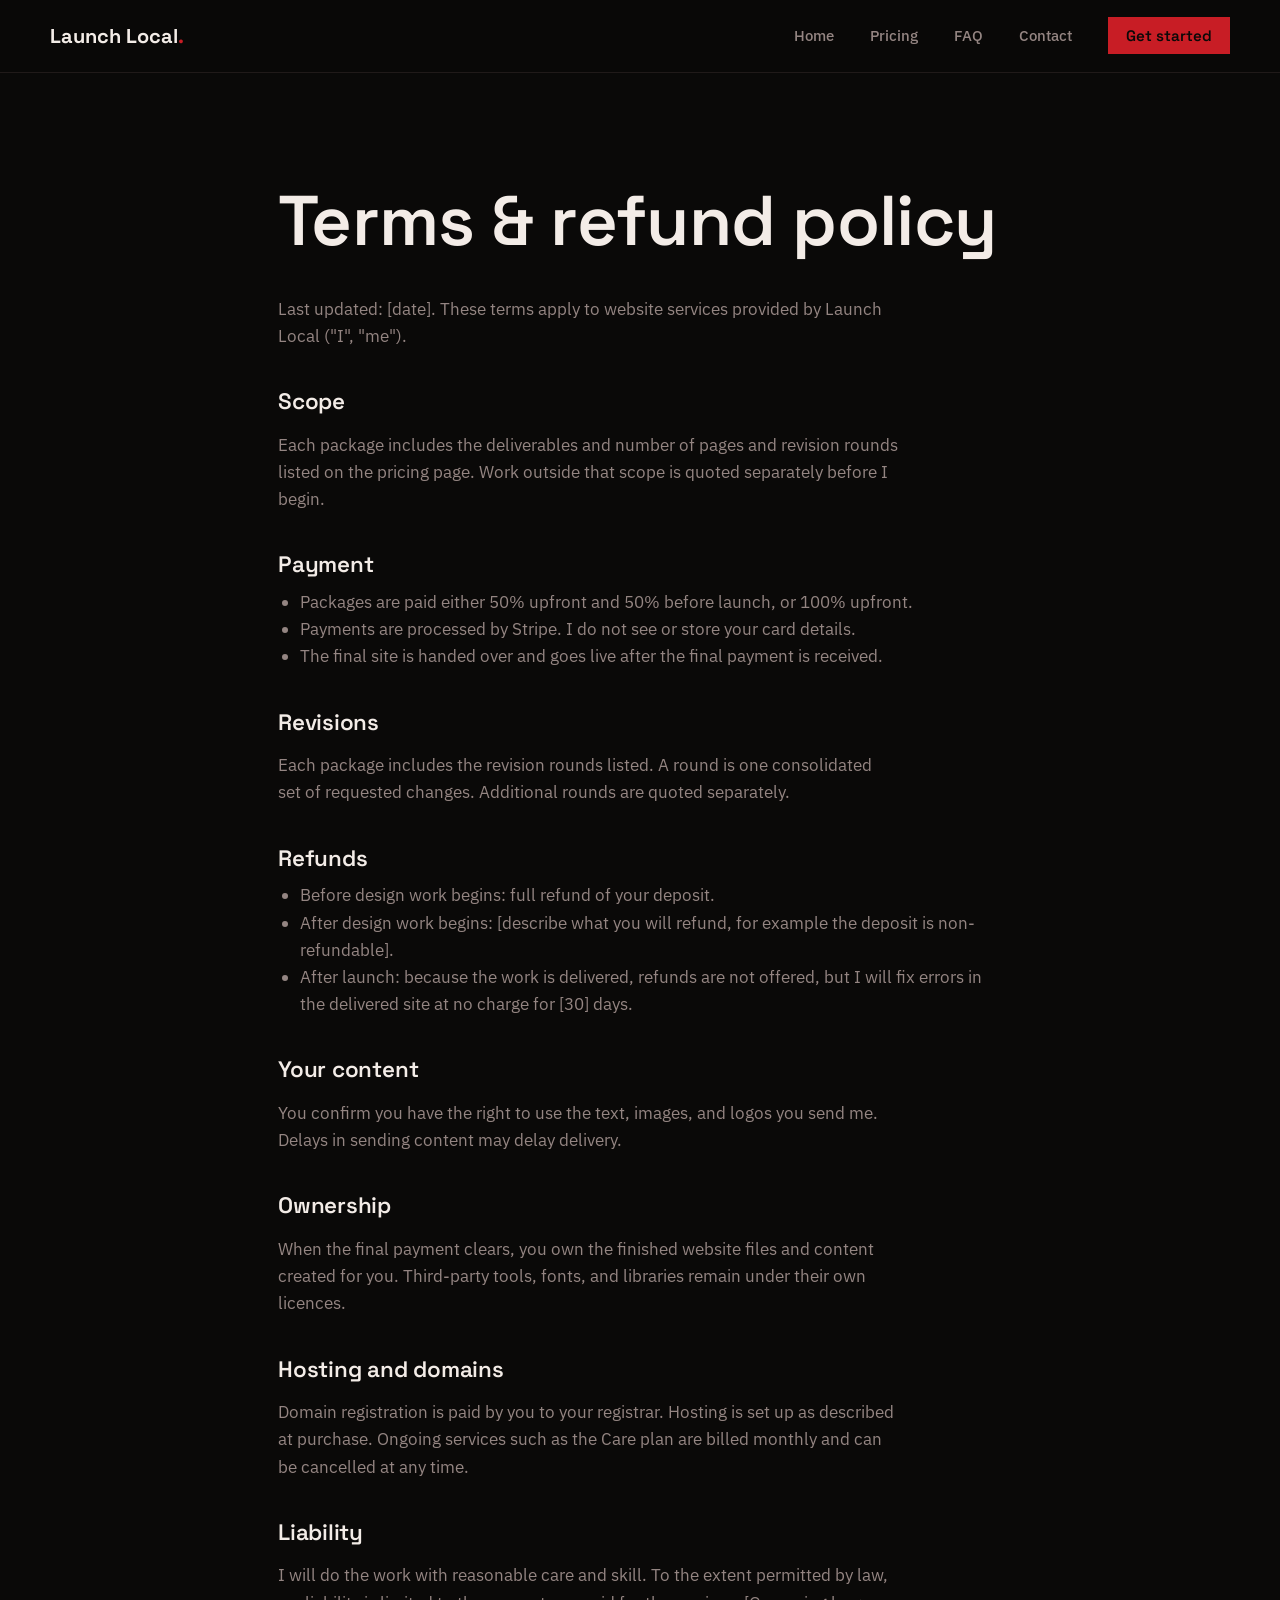
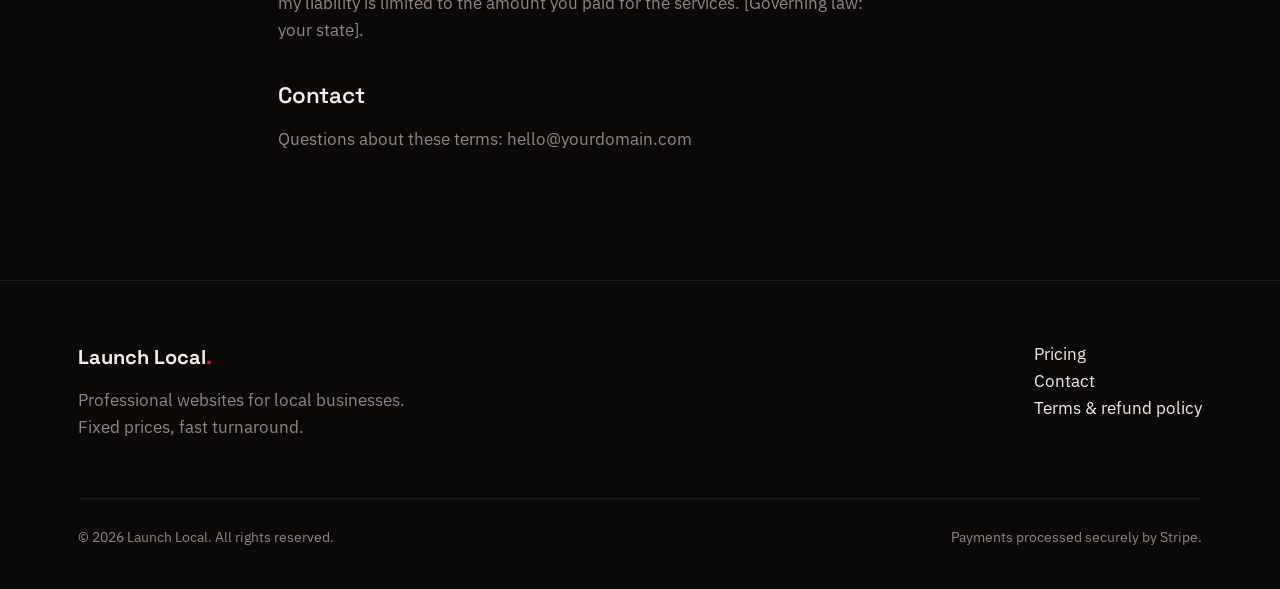
==== terms.html @ e810cbb4 "Initial commit" ====
<!DOCTYPE html>
<html lang="en">
<head>
<meta charset="utf-8">
<meta name="viewport" content="width=device-width, initial-scale=1">
<title>Terms &amp; refund policy | Launch Local</title>
<meta name="description" content="Terms, payment, and refund policy.">
<link rel="preconnect" href="https://fonts.googleapis.com">
<link rel="preconnect" href="https://fonts.gstatic.com" crossorigin>
<link href="https://fonts.googleapis.com/css2?family=Space+Grotesk:wght@500;600;700&family=IBM+Plex+Sans:wght@400;500;600&display=swap" rel="stylesheet">
<link rel="stylesheet" href="/assets/style.css">
</head>
<body>
<header class="site-header">
  <div class="container site-header__inner">
    <a class="site-logo" href="/">Launch Local<span>.</span></a>
    <nav class="primary-nav" aria-label="Primary">
      <ul>
        <li><a href="/">Home</a></li>
        <li><a href="/pricing">Pricing</a></li>
        <li><a href="/#faq">FAQ</a></li>
        <li><a href="/contact">Contact</a></li>
        <li><a class="nav-cta" href="/pricing">Get started</a></li>
      </ul>
    </nav>
    <button class="nav-toggle" aria-expanded="false" aria-label="Toggle menu">Menu</button>
  </div>
</header>
<section class="section"><div class="container legal" style="max-width:780px;">
<!-- TEMPLATE ONLY: this is a plain-language starting point, not legal advice.
     Have a lawyer review it, and fill in the [bracketed] items, before you take real payments. -->
<h1>Terms &amp; refund policy</h1>
<p>Last updated: [date]. These terms apply to website services provided by Launch Local ("I", "me").</p>

<h2>Scope</h2>
<p>Each package includes the deliverables and number of pages and revision rounds listed on the pricing page. Work outside that scope is quoted separately before I begin.</p>

<h2>Payment</h2>
<ul>
<li>Packages are paid either 50% upfront and 50% before launch, or 100% upfront.</li>
<li>Payments are processed by Stripe. I do not see or store your card details.</li>
<li>The final site is handed over and goes live after the final payment is received.</li>
</ul>

<h2>Revisions</h2>
<p>Each package includes the revision rounds listed. A round is one consolidated set of requested changes. Additional rounds are quoted separately.</p>

<h2>Refunds</h2>
<ul>
<li>Before design work begins: full refund of your deposit.</li>
<li>After design work begins: [describe what you will refund, for example the deposit is non-refundable].</li>
<li>After launch: because the work is delivered, refunds are not offered, but I will fix errors in the delivered site at no charge for [30] days.</li>
</ul>

<h2>Your content</h2>
<p>You confirm you have the right to use the text, images, and logos you send me. Delays in sending content may delay delivery.</p>

<h2>Ownership</h2>
<p>When the final payment clears, you own the finished website files and content created for you. Third-party tools, fonts, and libraries remain under their own licences.</p>

<h2>Hosting and domains</h2>
<p>Domain registration is paid by you to your registrar. Hosting is set up as described at purchase. Ongoing services such as the Care plan are billed monthly and can be cancelled at any time.</p>

<h2>Liability</h2>
<p>I will do the work with reasonable care and skill. To the extent permitted by law, my liability is limited to the amount you paid for the services. [Governing law: your state].</p>

<h2>Contact</h2>
<p>Questions about these terms: hello@yourdomain.com</p>
</div></section>
<footer class="site-footer">
  <div class="container">
    <div class="site-footer__top">
      <div>
        <a class="site-logo" href="/">Launch Local<span>.</span></a>
        <p style="max-width:34ch;color:var(--grey);margin-top:14px;">Professional websites for local businesses. Fixed prices, fast turnaround.</p>
      </div>
      <nav aria-label="Footer"><ul>
        <li><a href="/pricing">Pricing</a></li>
        <li><a href="/contact">Contact</a></li>
        <li><a href="/terms">Terms &amp; refund policy</a></li>
      </ul></nav>
    </div>
    <div class="site-footer__bottom">
      <span>&copy; <script>document.write(new Date().getFullYear())</script> Launch Local. All rights reserved.</span>
      <span>Payments processed securely by Stripe.</span>
    </div>
  </div>
</footer>
<script src="/assets/main.js"></script>
</body>
</html>
---- assets/style.css ----
/* Red Noir static site styles */

/* ==========================================================================
   Design tokens
   ========================================================================== */
:root {
  --black: #0a0908;
  --black-soft: #171312;
  --black-softer: #201a19;
  --maroon: #3a0d10;
  --red: #c81d25;
  --red-bright: #ff2d37;
  --cream: #f3ece7;
  --grey: #948582;

  --font-display: 'Space Grotesk', 'Arial Narrow', sans-serif;
  --font-body: 'IBM Plex Sans', -apple-system, sans-serif;

  --container: 1180px;
  --gap: 24px;
}

@media (prefers-reduced-motion: reduce) {
  *, *::before, *::after {
    animation-duration: 0.001ms !important;
    animation-iteration-count: 1 !important;
    transition-duration: 0.001ms !important;
  }
}

/* ==========================================================================
   Reset
   ========================================================================== */
*, *::before, *::after { box-sizing: border-box; }
html { -webkit-text-size-adjust: 100%; }
body {
  margin: 0;
  background: var(--black);
  color: var(--cream);
  font-family: var(--font-body);
  font-size: 17px;
  line-height: 1.6;
  -webkit-font-smoothing: antialiased;
}
img { max-width: 100%; display: block; }
a { color: inherit; text-decoration: none; }
ul { margin: 0; padding: 0; list-style: none; }
button { font-family: inherit; cursor: pointer; }

h1, h2, h3, h4 {
  font-family: var(--font-display);
  font-weight: 600;
  line-height: 1.1;
  margin: 0 0 0.5em;
  letter-spacing: -0.01em;
}
h1 { font-size: clamp(2.6rem, 5.5vw, 4.6rem); }
h2 { font-size: clamp(1.9rem, 3.5vw, 2.8rem); }
h3 { font-size: 1.3rem; }
p { max-width: 62ch; color: var(--cream); }
p.lead { font-size: 1.2rem; color: var(--grey); }

:focus-visible {
  outline: 2px solid var(--red-bright);
  outline-offset: 3px;
}

.container {
  max-width: var(--container);
  margin: 0 auto;
  padding: 0 28px;
}

.visually-hidden {
  position: absolute; width: 1px; height: 1px;
  overflow: hidden; clip: rect(0,0,0,0); white-space: nowrap;
}

/* ==========================================================================
   Buttons
   ========================================================================== */
.btn {
  display: inline-flex;
  align-items: center;
  gap: 10px;
  padding: 15px 30px;
  font-family: var(--font-display);
  font-weight: 600;
  font-size: 0.98rem;
  border: 1px solid var(--red);
  background: transparent;
  color: var(--cream);
  transition: background 160ms ease, color 160ms ease, border-color 160ms ease;
}
.btn-solid {
  background: var(--red);
  border-color: var(--red);
  color: var(--black);
}
.btn-solid:hover, .btn:hover {
  background: var(--red-bright);
  border-color: var(--red-bright);
  color: var(--black);
}

/* ==========================================================================
   Site header
   ========================================================================== */
.site-header {
  position: sticky;
  top: 0;
  z-index: 50;
  background: rgba(10, 9, 8, 0.92);
  backdrop-filter: blur(6px);
  border-bottom: 1px solid var(--black-softer);
}
.site-header__inner {
  display: flex;
  align-items: center;
  justify-content: space-between;
  padding: 20px 0;
}
.site-logo {
  font-family: var(--font-display);
  font-weight: 700;
  font-size: 1.25rem;
  color: var(--cream);
}
.site-logo span { color: var(--red); }

.primary-nav ul {
  display: flex;
  gap: 36px;
}
.primary-nav a {
  font-size: 0.95rem;
  font-weight: 500;
  color: var(--grey);
  position: relative;
  padding-bottom: 4px;
}
.primary-nav a:hover,
.primary-nav a:focus-visible { color: var(--cream); }
.primary-nav a::after {
  content: '';
  position: absolute;
  left: 0; bottom: 0;
  width: 0; height: 2px;
  background: var(--red-bright);
  transition: width 180ms ease;
}
.primary-nav a:hover::after { width: 100%; }

.nav-toggle {
  display: none;
  background: none;
  border: 1px solid var(--black-softer);
  color: var(--cream);
  padding: 10px 14px;
}

@media (max-width: 820px) {
  .nav-toggle { display: inline-flex; }
  .primary-nav {
    position: absolute;
    top: 100%; left: 0; right: 0;
    background: var(--black-soft);
    border-bottom: 1px solid var(--black-softer);
    display: none;
  }
  .primary-nav.is-open { display: block; }
  .primary-nav ul {
    flex-direction: column;
    gap: 0;
    padding: 8px 28px 20px;
  }
  .primary-nav li { border-top: 1px solid var(--black-softer); }
  .primary-nav a { display: block; padding: 14px 0; }
}

/* ==========================================================================
   Hero — asymmetric split with CSS-drawn geometric mark
   ========================================================================== */
.hero {
  border-bottom: 1px solid var(--black-softer);
  overflow: hidden;
}
.hero .container {
  display: grid;
  grid-template-columns: 1.1fr 0.9fr;
  align-items: center;
  gap: 40px;
  min-height: 640px;
}
.hero__eyebrow {
  color: var(--red);
  font-family: var(--font-display);
  font-size: 0.95rem;
  margin-bottom: 18px;
}
.hero__actions {
  display: flex;
  gap: 16px;
  margin-top: 32px;
  flex-wrap: wrap;
}
.hero__meta {
  margin-top: 48px;
  display: flex;
  gap: 40px;
  border-top: 1px solid var(--black-softer);
  padding-top: 24px;
}
.hero__meta div strong {
  display: block;
  font-family: var(--font-display);
  font-size: 1.6rem;
  color: var(--cream);
}
.hero__meta div span {
  font-size: 0.85rem;
  color: var(--grey);
}

.hero__mark {
  position: relative;
  height: 460px;
}
.hero__mark svg { width: 100%; height: 100%; }

@media (max-width: 900px) {
  .hero .container {
    grid-template-columns: 1fr;
    min-height: auto;
    padding-top: 56px;
    padding-bottom: 40px;
  }
  .hero__mark { height: 260px; order: -1; }
}

/* ==========================================================================
   Section scaffolding
   ========================================================================== */
.section {
  padding: 110px 0;
  border-bottom: 1px solid var(--black-softer);
}
.section--tight { padding: 80px 0; }
.section__head {
  display: flex;
  justify-content: space-between;
  align-items: flex-end;
  gap: 40px;
  margin-bottom: 56px;
  flex-wrap: wrap;
}
.section__head .index {
  font-family: var(--font-display);
  color: var(--red);
  font-size: 0.95rem;
}

/* ==========================================================================
   Services — angular list, not cards
   ========================================================================== */
.service-row {
  display: grid;
  grid-template-columns: 90px 1fr 1fr;
  gap: 32px;
  align-items: start;
  padding: 34px 0;
  border-top: 1px solid var(--black-softer);
  position: relative;
}
.service-row:last-child { border-bottom: 1px solid var(--black-softer); }
.service-row::before {
  content: '';
  position: absolute;
  left: 0; top: 0; bottom: 0;
  width: 0;
  background: var(--red);
  transition: width 200ms ease;
}
.service-row:hover::before { width: 4px; }
.service-row__num {
  font-family: var(--font-display);
  font-size: 1.1rem;
  color: var(--grey);
}
.service-row__price {
  font-family: var(--font-display);
  color: var(--red-bright);
  font-size: 1.3rem;
  text-align: right;
  white-space: nowrap;
}
.service-row__price small {
  display: block;
  font-family: var(--font-body);
  color: var(--grey);
  font-size: 0.8rem;
  font-weight: 400;
  margin-top: 4px;
}

@media (max-width: 720px) {
  .service-row {
    grid-template-columns: 1fr;
    gap: 10px;
  }
  .service-row__price { text-align: left; }
}

/* ==========================================================================
   Process timeline — genuinely sequential, numbering earned
   ========================================================================== */
.process {
  display: grid;
  grid-template-columns: repeat(4, 1fr);
  gap: 0;
}
.process__step {
  padding: 0 24px 0 0;
  border-left: 1px solid var(--black-softer);
  padding-left: 24px;
  position: relative;
}
.process__step:first-child { border-left: none; padding-left: 0; }
.process__num {
  font-family: var(--font-display);
  color: var(--maroon);
  font-size: 2.6rem;
  -webkit-text-stroke: 1px var(--red);
  color: transparent;
  display: block;
  margin-bottom: 14px;
}
.process__step h3 { margin-bottom: 10px; }
.process__step p { font-size: 0.95rem; color: var(--grey); }

@media (max-width: 900px) {
  .process { grid-template-columns: 1fr; gap: 36px; }
  .process__step { border-left: none; padding-left: 0; border-top: 1px solid var(--black-softer); padding-top: 24px; }
  .process__step:first-child { border-top: none; padding-top: 0; }
}

/* ==========================================================================
   Portfolio grid
   ========================================================================== */
.work-grid {
  display: grid;
  grid-template-columns: repeat(2, 1fr);
  gap: 2px;
  background: var(--black-softer);
}
.work-item {
  background: var(--black-soft);
  padding: 44px;
  min-height: 220px;
  display: flex;
  flex-direction: column;
  justify-content: flex-end;
  position: relative;
  transition: background 180ms ease;
}
.work-item:hover { background: var(--maroon); }
.work-item span {
  color: var(--red-bright);
  font-family: var(--font-display);
  font-size: 0.85rem;
  margin-bottom: 8px;
}
.work-item h3 { margin: 0; }

@media (max-width: 720px) {
  .work-grid { grid-template-columns: 1fr; }
}

/* ==========================================================================
   Testimonials
   ========================================================================== */
.testimonial {
  border-left: 2px solid var(--red);
  padding-left: 28px;
  max-width: 720px;
}
.testimonial p { font-size: 1.3rem; color: var(--cream); font-family: var(--font-display); font-weight: 500; line-height: 1.35; }
.testimonial cite {
  display: block;
  font-style: normal;
  color: var(--grey);
  margin-top: 18px;
  font-size: 0.9rem;
}

/* ==========================================================================
   CTA band
   ========================================================================== */
.cta-band {
  background: linear-gradient(120deg, var(--maroon), var(--black));
  padding: 90px 0;
  text-align: center;
}
.cta-band h2 { max-width: 16ch; margin-left: auto; margin-right: auto; }
.cta-band .btn { margin-top: 24px; }

/* ==========================================================================
   Forms
   ========================================================================== */
.form-field {
  margin-bottom: 22px;
}
.form-field label {
  display: block;
  font-family: var(--font-display);
  font-size: 0.9rem;
  margin-bottom: 8px;
  color: var(--grey);
}
.form-field input,
.form-field textarea {
  width: 100%;
  background: var(--black-soft);
  border: 1px solid var(--black-softer);
  color: var(--cream);
  padding: 14px 16px;
  font-family: var(--font-body);
  font-size: 1rem;
}
.form-field input:focus,
.form-field textarea:focus {
  border-color: var(--red);
  outline: none;
}
.contact-layout {
  display: grid;
  grid-template-columns: 1fr 1fr;
  gap: 60px;
}
@media (max-width: 820px) {
  .contact-layout { grid-template-columns: 1fr; }
}

/* ==========================================================================
   Footer
   ========================================================================== */
.site-footer {
  padding: 60px 0 40px;
}
.site-footer__top {
  display: flex;
  justify-content: space-between;
  flex-wrap: wrap;
  gap: 24px;
  padding-bottom: 40px;
  border-bottom: 1px solid var(--black-softer);
  margin-bottom: 28px;
}
.site-footer__bottom {
  display: flex;
  justify-content: space-between;
  flex-wrap: wrap;
  gap: 12px;
  color: var(--grey);
  font-size: 0.85rem;
}
.site-footer a:hover { color: var(--red-bright); }

/* ==========================================================================
   Storefront additions: pricing, add-ons, FAQ, nav CTA, legal text
   ========================================================================== */
.primary-nav .nav-cta {
  background: var(--red);
  color: var(--black);
  padding: 9px 18px;
  font-family: var(--font-display);
  font-weight: 600;
}
.primary-nav .nav-cta::after { display: none; }
.primary-nav .nav-cta:hover { background: var(--red-bright); color: var(--black); }

.pricing-grid {
  display: grid;
  grid-template-columns: repeat(3, 1fr);
  gap: 2px;
  background: var(--black-softer);
}
.plan {
  background: var(--black-soft);
  padding: 42px 32px 36px;
  display: flex;
  flex-direction: column;
  position: relative;
}
.plan--featured { background: var(--maroon); }
.plan__badge {
  position: absolute;
  top: 0; right: 0;
  background: var(--red);
  color: var(--black);
  font-family: var(--font-display);
  font-weight: 600;
  font-size: 0.8rem;
  padding: 6px 14px;
}
.plan h3 { margin-bottom: 6px; }
.plan__for { color: var(--grey); font-size: 0.95rem; min-height: 3em; }
.plan__price {
  font-family: var(--font-display);
  font-size: 2.8rem;
  font-weight: 700;
  margin: 18px 0 2px;
}
.plan__terms { color: var(--grey); font-size: 0.85rem; margin-bottom: 24px; }
.plan ul { margin: 0 0 28px; flex: 1; }
.plan li {
  padding: 9px 0 9px 22px;
  border-top: 1px solid var(--black-softer);
  font-size: 0.95rem;
  position: relative;
}
.plan--featured li { border-top-color: #4d1a1e; }
.plan li::before {
  content: '';
  position: absolute;
  left: 0; top: 18px;
  width: 8px; height: 8px;
  background: var(--red-bright);
}
.plan .btn { width: 100%; justify-content: center; }
.plan__alt {
  display: block;
  text-align: center;
  margin-top: 14px;
  font-size: 0.88rem;
  color: var(--grey);
}
.plan__alt:hover { color: var(--red-bright); }

.addon-grid {
  display: grid;
  grid-template-columns: repeat(3, 1fr);
  gap: 2px;
  background: var(--black-softer);
}
.addon { background: var(--black-soft); padding: 28px; }
.addon strong { font-family: var(--font-display); color: var(--red-bright); font-size: 1.2rem; display: block; margin-bottom: 8px; }
.addon h3 { font-size: 1.1rem; margin-bottom: 6px; }
.addon p { font-size: 0.92rem; color: var(--grey); margin: 0; }

.faq details { border-top: 1px solid var(--black-softer); padding: 22px 0; }
.faq details:last-child { border-bottom: 1px solid var(--black-softer); }
.faq summary {
  list-style: none;
  cursor: pointer;
  font-family: var(--font-display);
  font-weight: 600;
  font-size: 1.15rem;
  display: flex;
  justify-content: space-between;
  gap: 24px;
}
.faq summary::-webkit-details-marker { display: none; }
.faq summary::after { content: '+'; color: var(--red-bright); font-size: 1.4rem; line-height: 1; }
.faq details[open] summary::after { content: '\2212'; }
.faq details p { color: var(--grey); margin: 14px 0 0; }

.guarantee {
  border: 1px solid var(--red);
  padding: 36px;
  display: grid;
  grid-template-columns: 1fr 2fr;
  gap: 32px;
  align-items: center;
}
.guarantee h2 { margin: 0; font-size: 1.8rem; }
.guarantee p { margin: 0; color: var(--grey); }

.legal h2 { font-size: 1.4rem; margin-top: 40px; }
.legal p, .legal li { color: var(--grey); }
.legal ul { list-style: disc; padding-left: 22px; margin: 0 0 1em; }

@media (max-width: 900px) {
  .pricing-grid, .addon-grid { grid-template-columns: 1fr; }
  .guarantee { grid-template-columns: 1fr; }
  .plan__for { min-height: 0; }
}
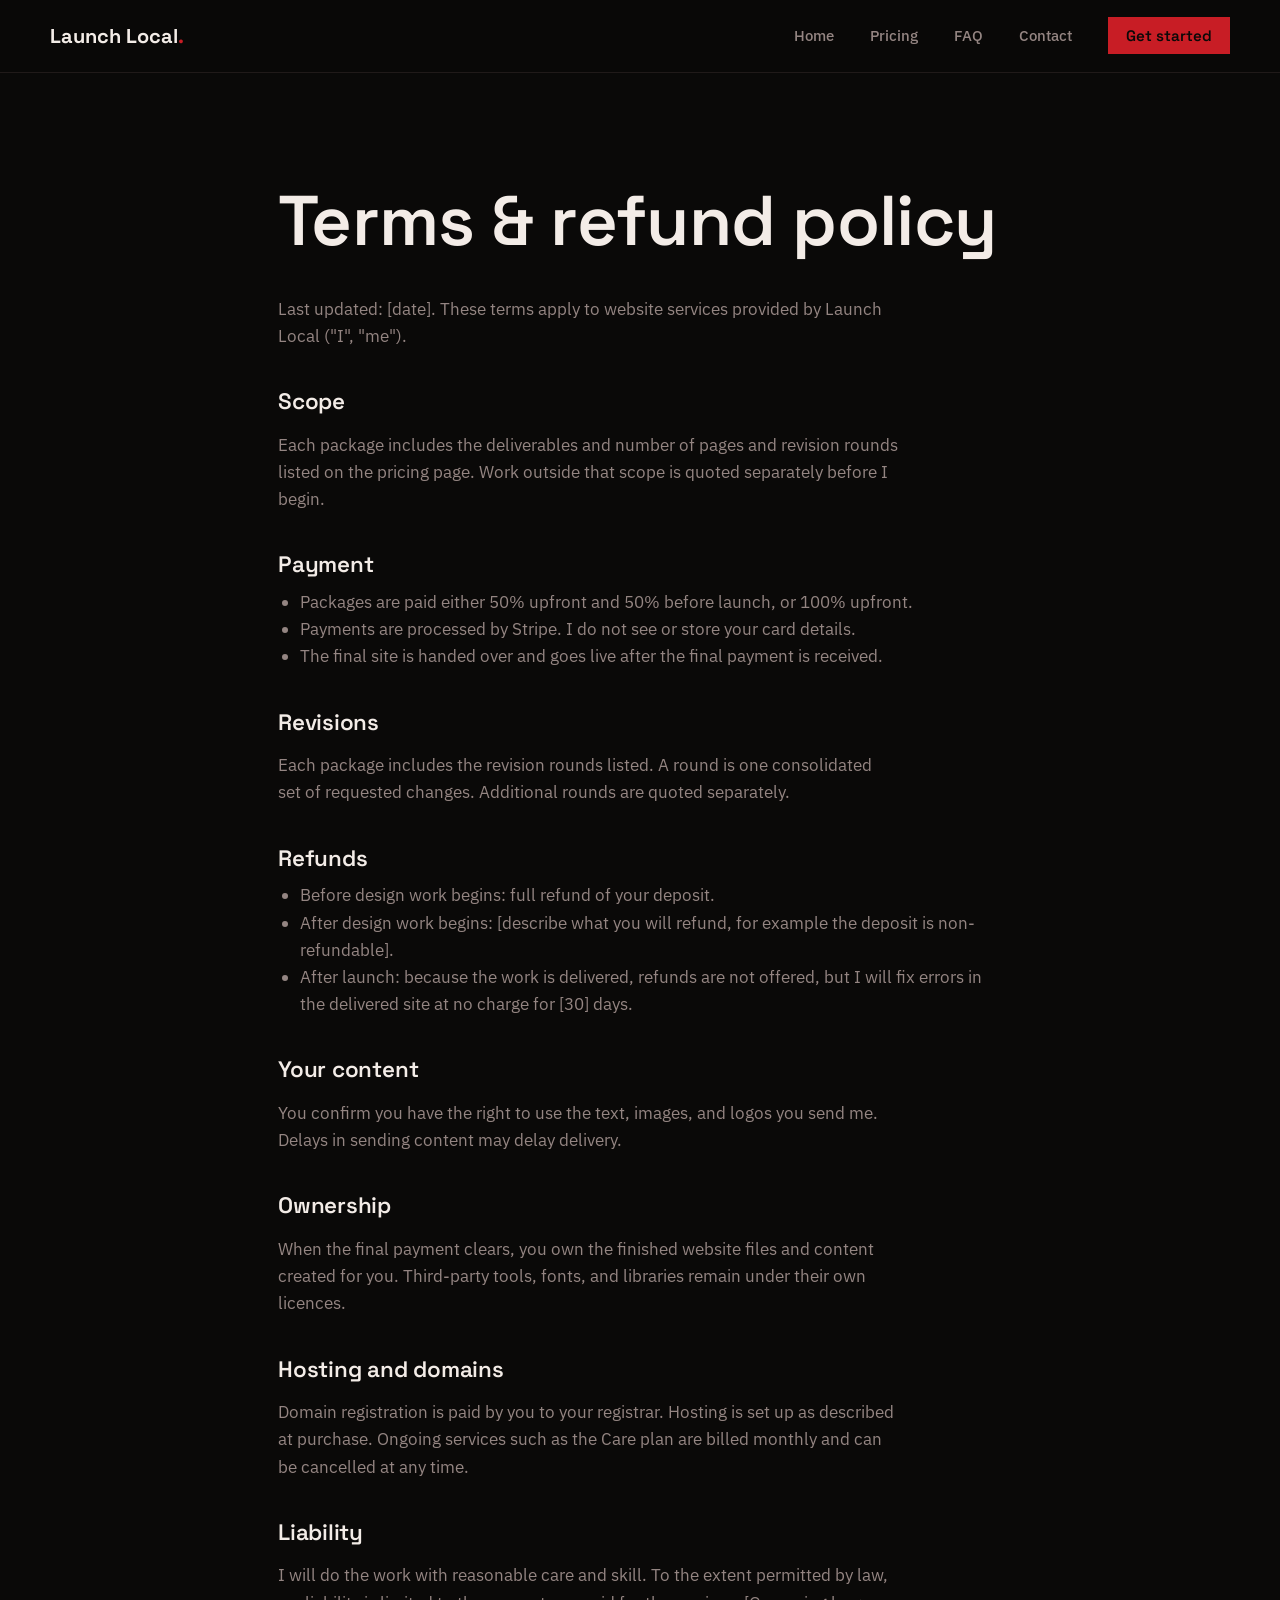
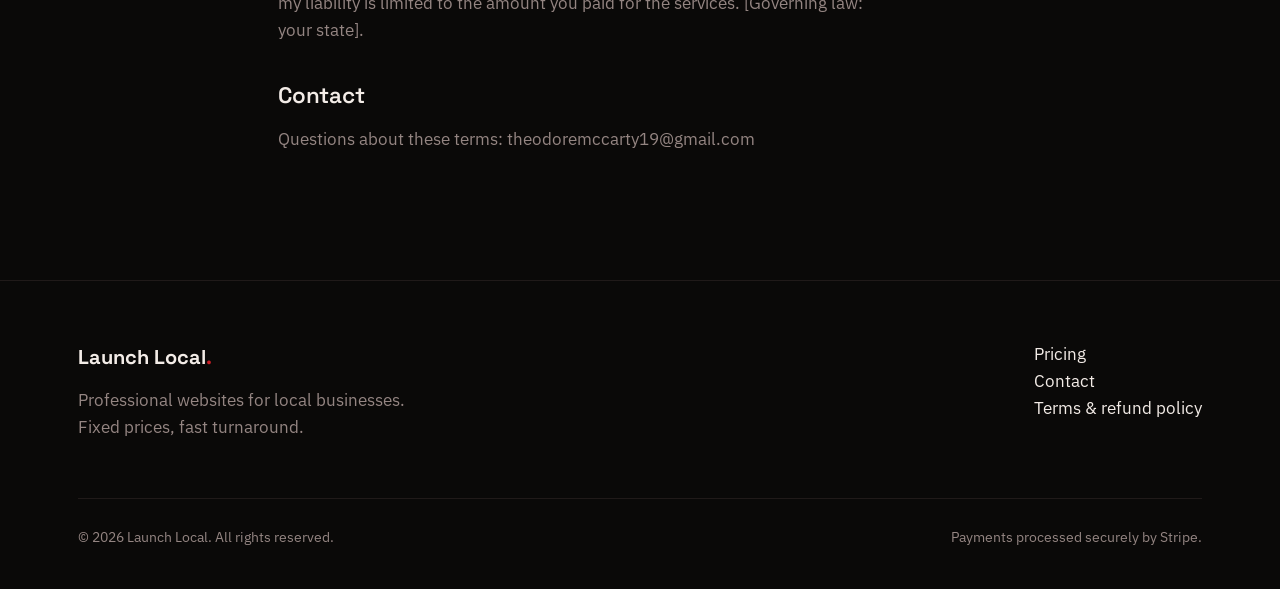
==== commit 4fce0d9f: "Update emails and domain" ====
--- a/terms.html
+++ b/terms.html
@@ -65,7 +65,7 @@
 <p>I will do the work with reasonable care and skill. To the extent permitted by law, my liability is limited to the amount you paid for the services. [Governing law: your state].</p>
 
 <h2>Contact</h2>
-<p>Questions about these terms: hello@yourdomain.com</p>
+<p>Questions about these terms: <a href="mailto:theodoremccarty19@gmail.com">theodoremccarty19@gmail.com</a></p>
 </div></section>
 <footer class="site-footer">
   <div class="container">
